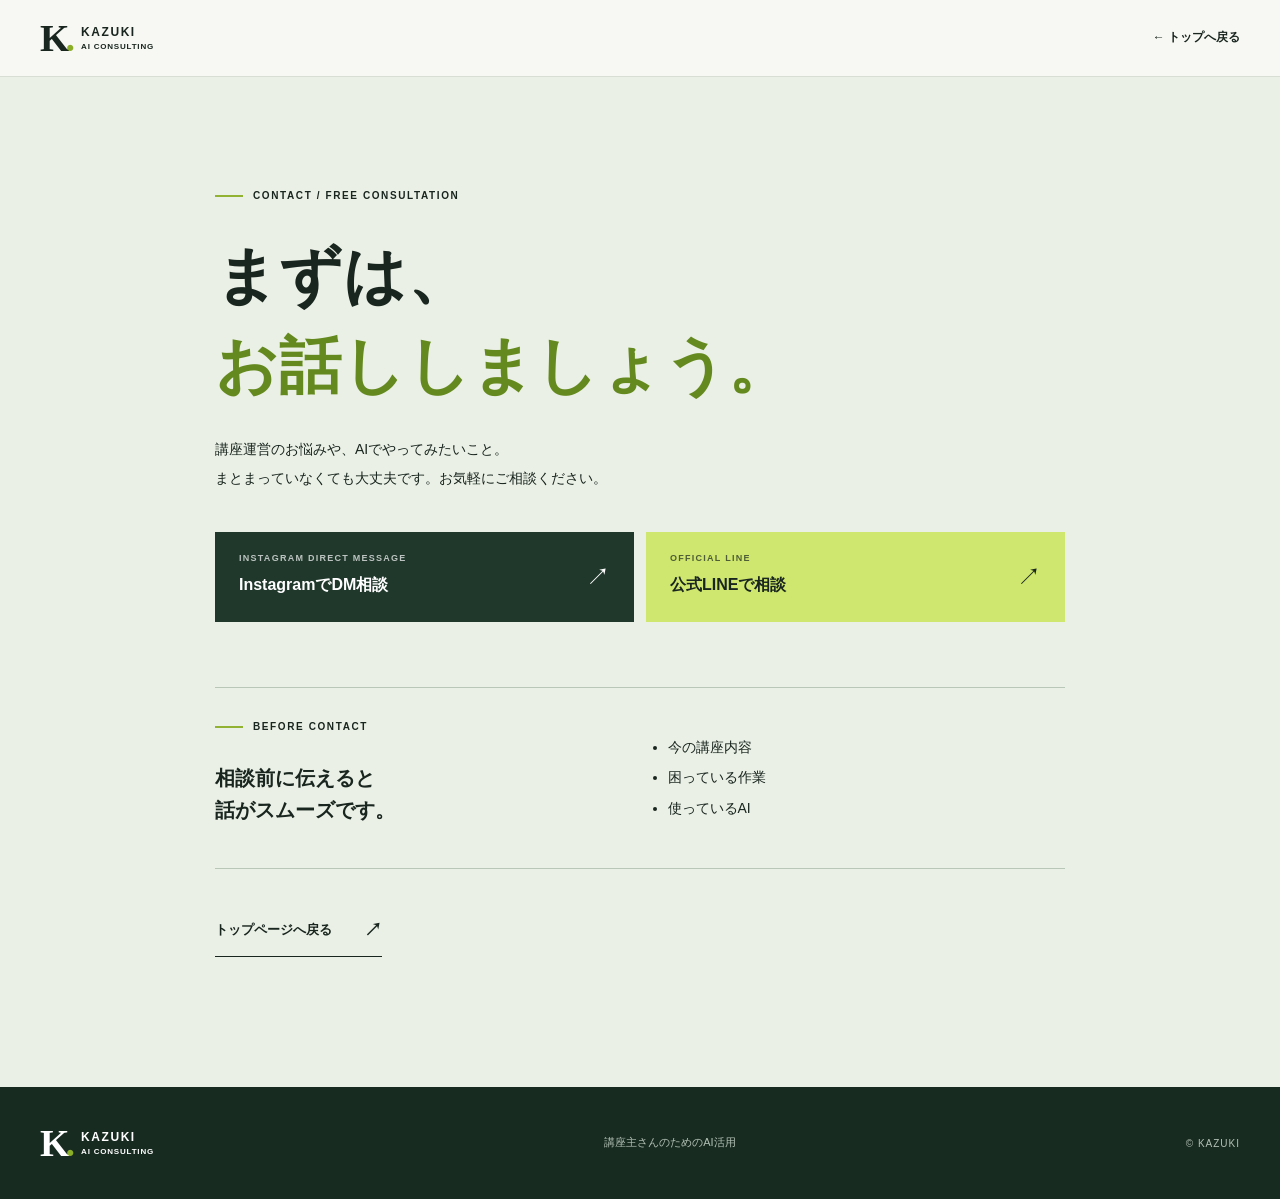
==== contact.html @ 168ce7c4 "AIコンサルティングHP 初回公開" ====
<!DOCTYPE html>
<html lang="ja">
<head>
  <meta charset="utf-8">
  <meta name="viewport" content="width=device-width, initial-scale=1">
  <title>無料相談｜AIコンサルティング・AI導入 - かずき</title>
  <meta name="description" content="講座主・講師のためのAIコンサルティング、AI導入についての無料相談はこちら。InstagramのDMまたは公式LINEからお気軽にご連絡ください。">
  <link rel="canonical" href="https://kazunet1030-debug.github.io/contact.html">
  <meta property="og:type" content="website">
  <meta property="og:title" content="無料相談｜AIコンサルティング・AI導入 - かずき">
  <meta property="og:description" content="講座運営のAI活用について、InstagramのDMまたは公式LINEからご相談いただけます。">
  <meta property="og:url" content="https://kazunet1030-debug.github.io/contact.html">
  <meta property="og:locale" content="ja_JP">
  <meta property="og:site_name" content="かずき｜講座主のためのAI活用">
  <link rel="stylesheet" href="style.css">
</head>
<body class="contact-page">
<header class="site-header"><div class="header-inner wrap"><a class="brand" href="index.html" aria-label="かずき トップページ"><span class="brand-mark">K<span>.</span></span><span class="brand-copy">KAZUKI <small>AI CONSULTING</small></span></a><a class="back-top" href="index.html">← トップへ戻る</a></div></header>
<main><section class="contact-main"><div class="wrap contact-wrap"><p class="eyebrow"><span></span> CONTACT / FREE CONSULTATION</p><h1>まずは、<br><em>お話ししましょう。</em></h1><p class="contact-intro">講座運営のお悩みや、AIでやってみたいこと。<br>まとまっていなくても大丈夫です。お気軽にご相談ください。</p><div class="contact-options"><a class="contact-button instagram" href="https://ig.me/m/kazuki_aiskillns"><span><small>INSTAGRAM DIRECT MESSAGE</small>InstagramでDM相談</span><b aria-hidden="true">↗</b></a><a class="contact-button line" href="https://line.me/ti/p/%40538hqtrh"><span><small>OFFICIAL LINE</small>公式LINEで相談</span><b aria-hidden="true">↗</b></a></div><div class="contact-note"><div><p class="eyebrow"><span></span> BEFORE CONTACT</p><h2>相談前に伝えると<br>話がスムーズです。</h2></div><ul><li>今の講座内容</li><li>困っている作業</li><li>使っているAI</li></ul></div><a class="text-link contact-return" href="index.html">トップページへ戻る <span>↗</span></a></div></section></main>
<footer><div class="wrap footer-inner"><a class="brand footer-brand" href="index.html"><span class="brand-mark">K<span>.</span></span><span class="brand-copy">KAZUKI <small>AI CONSULTING</small></span></a><p>講座主さんのためのAI活用</p><small>© KAZUKI</small></div></footer>
</body>
</html>
---- style.css ----
:root{--ink:#19251f;--muted:#68736a;--paper:#f7f8f3;--green:#d4ee67;--line:#d9ded5;--dark:#20382c}*{box-sizing:border-box}html{scroll-behavior:smooth}body{margin:0;color:var(--ink);background:var(--paper);font-family:-apple-system,BlinkMacSystemFont,"Hiragino Kaku Gothic ProN","Hiragino Sans",Meiryo,sans-serif;line-height:1.8}a{color:inherit;text-decoration:none}a:focus-visible{outline:3px solid #618c00;outline-offset:4px}.wrap{width:min(100% - 40px,1200px);margin:auto}.site-header{background:var(--paper);border-bottom:1px solid var(--line)}.header-inner{height:76px;display:flex;align-items:center;justify-content:space-between;gap:20px}.brand{display:inline-flex;align-items:center;gap:10px;line-height:1}.brand-mark{font-family:Georgia,serif;font-size:38px;font-weight:bold;letter-spacing:-4px}.brand-mark span{color:#8bae28}.brand-copy{font-size:12px;letter-spacing:.13em;font-weight:800}.brand-copy small{display:block;font-size:8px;letter-spacing:.1em;margin-top:5px}.site-header nav{display:none;gap:32px;font-size:12px;font-weight:700}.header-cta{background:var(--dark);color:white;padding:12px 15px;font-size:12px;font-weight:700}.header-cta span{margin-left:12px}.hero{background:#eaf0e5;overflow:hidden}.hero-grid{display:grid}.hero-copy{padding:75px 0 52px}.eyebrow{display:flex;align-items:center;gap:10px;margin:0 0 26px;font-family:Arial,sans-serif;font-size:10px;font-weight:700;letter-spacing:.16em}.eyebrow span{width:28px;height:2px;background:#91b232}.hero-label{font-size:12px;font-weight:700;letter-spacing:.08em;margin:0 0 18px}.hero h1,.contact-main h1{font-size:clamp(34px,7vw,66px);letter-spacing:.02em;line-height:1.45;margin:0;font-weight:700}.hero h1 em,.contact-main h1 em{font-style:normal;color:#64891e}.hero-text,.contact-intro{font-size:14px;line-height:2.1;margin:24px 0 30px}.button{display:inline-flex;align-items:center;justify-content:space-between;gap:45px;min-height:58px;padding:16px 22px;font-size:13px;font-weight:700}.button-dark{background:var(--dark);color:white}.button span,.text-link span{font-size:18px}.hero-art{height:300px;position:relative;background:#d5e1cf;overflow:hidden}.art-grid{position:absolute;inset:0;background-image:linear-gradient(#aabcaa55 1px,transparent 1px),linear-gradient(90deg,#aabcaa55 1px,transparent 1px);background-size:40px 40px}.art-orbit{position:absolute;border:1px solid #7e9b77;border-radius:50%;width:260px;height:260px;top:20px;left:50%;transform:translateX(-50%)}.orbit-two{width:200px;height:200px;top:50px;border-color:#a1b79a}.art-center{position:absolute;top:50%;left:50%;transform:translate(-50%,-50%);width:150px;height:150px;border-radius:50%;background:var(--dark);color:#fff;display:flex;flex-direction:column;justify-content:center;padding-left:29px;line-height:1}.art-center>span,.art-center small{font:700 8px Arial;letter-spacing:.15em}.art-center strong{font:700 29px/1 Arial;margin:8px 0}.art-center strong span{color:var(--green)}.art-note{position:absolute;bottom:18px;left:20px;font:700 9px/1.5 Arial;letter-spacing:.1em}.art-note span{display:block;color:#70876c;margin-top:7px}.art-cross{position:absolute;right:24px;top:20px;font-size:30px;color:#78945f}.hero-bottom{display:flex;justify-content:space-between;padding:17px 0;font:700 9px Arial;letter-spacing:.12em;color:#65746a}.hero-bottom i{font-style:normal;margin-left:10px}.section{padding:80px 0}.section-heading h2,.section-top h2,.final-cta h2{font-size:clamp(27px,4vw,42px);line-height:1.5;letter-spacing:.03em;margin:0}.heading-en{font:700 10px Arial;letter-spacing:.14em;color:#91a095;margin:20px 0 0}.split{display:grid;gap:35px}.intro-body h3{font-size:19px;margin:0 0 16px}.intro-body p,.profile-body p{font-size:14px;line-height:2.15;color:#4e5c52}.text-link{display:inline-flex;align-items:center;gap:32px;border-bottom:1px solid var(--ink);padding:10px 0;font-size:13px;font-weight:700;margin-top:15px}.text-link span{margin-left:auto}.problems{background:#e9eee6}.section-top{display:flex;flex-direction:column;gap:20px;margin-bottom:38px}.section-lead{font-size:14px;color:#59675d;margin:0}.problem-grid{display:grid;grid-template-columns:1fr 1fr;border-top:1px solid #c5cec3;border-left:1px solid #c5cec3}.problem-grid article{padding:25px 18px;border-right:1px solid #c5cec3;border-bottom:1px solid #c5cec3;min-height:190px}.number,.service-number,.price-grid article>span{font:700 11px Arial;color:#809374;letter-spacing:.1em}.problem-grid h3{font-size:16px;margin:30px 0 8px}.problem-grid p,.service-row p,.flow-grid p,.price-grid article>p:last-child{font-size:13px;color:#5d6a60;margin:0;line-height:1.9}.section-action{display:flex;align-items:flex-start;flex-direction:column;gap:2px;margin-top:35px}.section-action p{font-size:13px;margin:0}.service-list{border-top:1px solid var(--ink)}.service-row{display:grid;grid-template-columns:1fr auto;gap:16px;padding:30px 0;border-bottom:1px solid var(--line)}.service-number{grid-column:1/-1}.service-number span{font-size:9px;margin-left:8px}.service-row h3{font-size:20px;margin:0 0 12px}.service-row p{max-width:570px}.service-arrow{font-size:24px}.flow{background:var(--dark);color:white}.flow .section-lead,.flow .flow-grid p{color:#c3d0c5}.flow-grid{display:grid;gap:0}.flow-grid article{padding:24px 0;border-top:1px solid #6c8171}.flow-grid article>span{font:700 10px Arial;letter-spacing:.12em;color:var(--green)}.flow-grid h3{font-size:19px;margin:20px 0 10px}.flow .text-link{border-color:white}.price-grid{display:grid;gap:12px}.price-grid article{background:#edf1e9;padding:28px;min-height:235px}.price-grid h3{font-size:17px;line-height:1.6;margin:25px 0}.price-grid .price{font-size:21px;font-weight:700;margin:0 0 5px}.faq{background:#fff}.faq-list article{border-top:1px solid var(--line);padding:20px 0}.faq-list article:last-of-type{border-bottom:1px solid var(--line)}.faq-list h3,.faq-list p{display:flex;gap:15px;font-size:14px;margin:0;line-height:1.9}.faq-list h3 span,.faq-list p span{font:700 15px Arial;color:#7c9d38;flex:none;padding-top:5px}.faq-list p{margin-top:12px;color:#5d6a60}.profile{background:#edf1e9}.profile-body{display:grid;gap:25px}.profile-monogram{height:190px;background:#cbdcc4;display:grid;place-content:center;font:700 100px Georgia;color:var(--dark);letter-spacing:-12px}.profile-monogram span{color:#8aac36}.profile-role{font-size:12px!important;font-weight:700}.profile-body h3{font-size:28px;margin:5px 0}.profile-body h3 small{font:700 10px Arial;letter-spacing:.15em;margin-left:12px;color:#7b8c7d}.profile-social a{text-decoration:underline;text-underline-offset:4px}.final-cta{background:#cfe76e;padding:75px 0}.final-inner{display:flex;flex-direction:column;align-items:flex-start;gap:28px}.final-cta p:not(.eyebrow){font-size:14px}.button-light{background:var(--dark);color:#fff}footer{background:#182b21;color:#fff;padding:35px 0}.footer-inner{display:flex;flex-wrap:wrap;align-items:center;justify-content:space-between;gap:20px}.footer-inner p{font-size:11px;color:#b3c1b5}.footer-inner>small{font:10px Arial;letter-spacing:.1em;color:#b3c1b5}.back-top{font-size:12px;font-weight:700}.contact-main{background:#eaf0e5;padding:75px 0 90px}.contact-wrap{max-width:850px}.contact-main h1{font-size:clamp(36px,6vw,62px)}.contact-options{display:grid;gap:12px;margin:38px 0 65px}.contact-button{display:flex;align-items:center;justify-content:space-between;min-height:90px;padding:20px 24px;background:var(--dark);color:#fff;font-size:16px;font-weight:700}.contact-button.line{background:#cfe76e;color:var(--ink)}.contact-button small{display:block;font:700 9px Arial;letter-spacing:.14em;opacity:.7;margin-bottom:8px}.contact-button b{font-size:24px;font-weight:400}.contact-note{border-top:1px solid #b8c7b7;border-bottom:1px solid #b8c7b7;padding:30px 0;display:grid;gap:15px}.contact-note h2{font-size:20px;line-height:1.6;margin:0}.contact-note ul{padding-left:20px;font-size:14px;line-height:2.2}.contact-return{margin-top:35px}@media(min-width:700px){.wrap{width:min(100% - 80px,1200px)}.site-header nav{display:flex}.hero-grid{grid-template-columns:1fr 47%;align-items:stretch}.hero-copy{padding:125px 25px 125px 0}.hero-art{height:auto;min-height:540px}.art-orbit{width:390px;height:390px;top:50%;transform:translate(-50%,-50%)}.orbit-two{width:300px;height:300px}.art-center{width:210px;height:210px;padding-left:42px}.art-center strong{font-size:40px}.section{padding:120px 0}.split{grid-template-columns:1fr 1.25fr;gap:70px}.section-top{flex-direction:row;justify-content:space-between;align-items:end;margin-bottom:55px}.problem-grid{grid-template-columns:repeat(4,1fr)}.problem-grid article{padding:30px;min-height:220px}.section-action{flex-direction:row;justify-content:space-between;align-items:center}.service-row{grid-template-columns:1fr 2fr auto;gap:30px;padding:40px 0}.service-number{grid-column:auto}.flow-grid{grid-template-columns:repeat(4,1fr);gap:25px}.price-grid{grid-template-columns:repeat(3,1fr)}.profile-body{grid-template-columns:190px 1fr}.final-inner{flex-direction:row;justify-content:space-between;align-items:end}.contact-options{grid-template-columns:1fr 1fr}.contact-note{grid-template-columns:1fr 1fr}.contact-main{padding:110px 0 130px}}
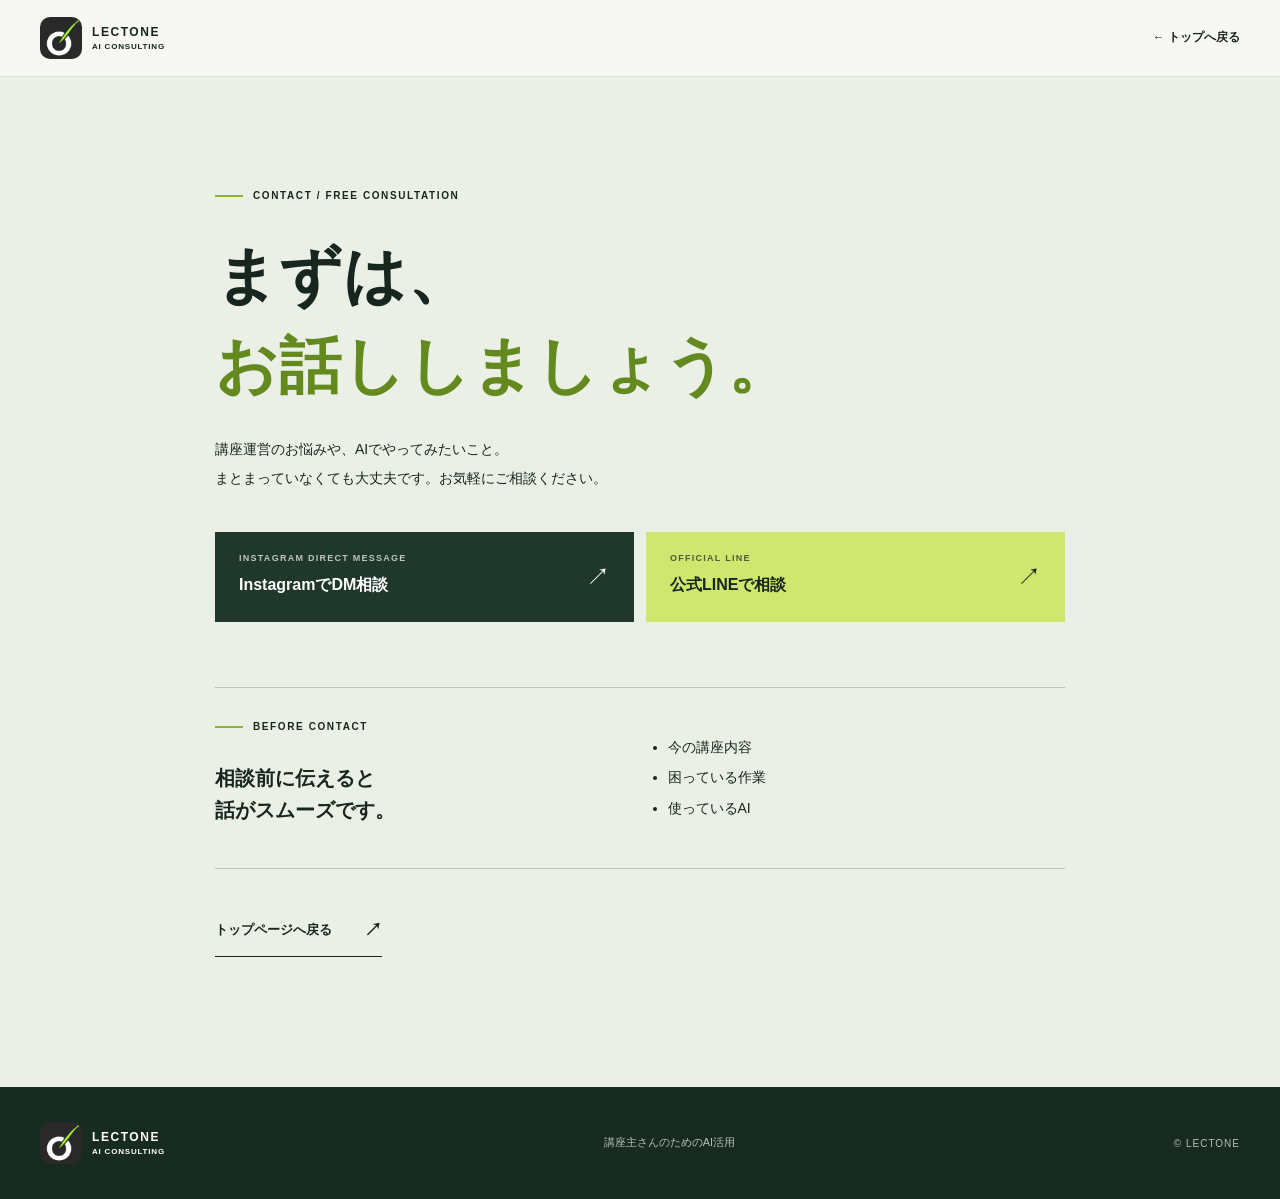
==== commit a0b4e610: "Apply LECTONE brand name and logo" ====
--- a/contact.html
+++ b/contact.html
@@ -3,11 +3,11 @@
 <head>
   <meta charset="utf-8">
   <meta name="viewport" content="width=device-width, initial-scale=1">
-  <title>無料相談｜AIコンサルティング・AI導入 - かずき</title>
+  <title>無料相談｜AIコンサルティング・AI導入 - LECTONE</title>
   <meta name="description" content="講座主・講師のためのAIコンサルティング、AI導入についての無料相談はこちら。InstagramのDMまたは公式LINEからお気軽にご連絡ください。">
   <link rel="canonical" href="https://kazunet1030-debug.github.io/contact.html">
   <meta property="og:type" content="website">
-  <meta property="og:title" content="無料相談｜AIコンサルティング・AI導入 - かずき">
+  <meta property="og:title" content="無料相談｜AIコンサルティング・AI導入 - LECTONE"><link rel="icon" type="image/svg+xml" href="lectone-icon.svg">
   <meta property="og:description" content="講座運営のAI活用について、InstagramのDMまたは公式LINEからご相談いただけます。">
   <meta property="og:url" content="https://kazunet1030-debug.github.io/contact.html">
   <meta property="og:locale" content="ja_JP">
@@ -15,8 +15,8 @@
   <link rel="stylesheet" href="style.css">
 </head>
 <body class="contact-page">
-<header class="site-header"><div class="header-inner wrap"><a class="brand" href="index.html" aria-label="かずき トップページ"><span class="brand-mark">K<span>.</span></span><span class="brand-copy">KAZUKI <small>AI CONSULTING</small></span></a><a class="back-top" href="index.html">← トップへ戻る</a></div></header>
+<header class="site-header"><div class="header-inner wrap"><a class="brand" href="index.html" aria-label="LECTONE トップページ"><img class="brand-mark-img" src="lectone-icon.svg" alt="LECTONE"><span class="brand-copy">LECTONE <small>AI CONSULTING</small></span></a><a class="back-top" href="index.html">← トップへ戻る</a></div></header>
 <main><section class="contact-main"><div class="wrap contact-wrap"><p class="eyebrow"><span></span> CONTACT / FREE CONSULTATION</p><h1>まずは、<br><em>お話ししましょう。</em></h1><p class="contact-intro">講座運営のお悩みや、AIでやってみたいこと。<br>まとまっていなくても大丈夫です。お気軽にご相談ください。</p><div class="contact-options"><a class="contact-button instagram" href="https://ig.me/m/kazuki_aiskillns"><span><small>INSTAGRAM DIRECT MESSAGE</small>InstagramでDM相談</span><b aria-hidden="true">↗</b></a><a class="contact-button line" href="https://line.me/ti/p/%40538hqtrh"><span><small>OFFICIAL LINE</small>公式LINEで相談</span><b aria-hidden="true">↗</b></a></div><div class="contact-note"><div><p class="eyebrow"><span></span> BEFORE CONTACT</p><h2>相談前に伝えると<br>話がスムーズです。</h2></div><ul><li>今の講座内容</li><li>困っている作業</li><li>使っているAI</li></ul></div><a class="text-link contact-return" href="index.html">トップページへ戻る <span>↗</span></a></div></section></main>
-<footer><div class="wrap footer-inner"><a class="brand footer-brand" href="index.html"><span class="brand-mark">K<span>.</span></span><span class="brand-copy">KAZUKI <small>AI CONSULTING</small></span></a><p>講座主さんのためのAI活用</p><small>© KAZUKI</small></div></footer>
+<footer><div class="wrap footer-inner"><a class="brand footer-brand" href="index.html"><img class="brand-mark-img" src="lectone-icon.svg" alt="LECTONE"><span class="brand-copy">LECTONE <small>AI CONSULTING</small></span></a><p>講座主さんのためのAI活用</p><small>© LECTONE</small></div></footer>
 </body>
 </html>
--- a/style.css
+++ b/style.css
@@ -1 +1,3 @@
 :root{--ink:#19251f;--muted:#68736a;--paper:#f7f8f3;--green:#d4ee67;--line:#d9ded5;--dark:#20382c}*{box-sizing:border-box}html{scroll-behavior:smooth}body{margin:0;color:var(--ink);background:var(--paper);font-family:-apple-system,BlinkMacSystemFont,"Hiragino Kaku Gothic ProN","Hiragino Sans",Meiryo,sans-serif;line-height:1.8}a{color:inherit;text-decoration:none}a:focus-visible{outline:3px solid #618c00;outline-offset:4px}.wrap{width:min(100% - 40px,1200px);margin:auto}.site-header{background:var(--paper);border-bottom:1px solid var(--line)}.header-inner{height:76px;display:flex;align-items:center;justify-content:space-between;gap:20px}.brand{display:inline-flex;align-items:center;gap:10px;line-height:1}.brand-mark{font-family:Georgia,serif;font-size:38px;font-weight:bold;letter-spacing:-4px}.brand-mark span{color:#8bae28}.brand-copy{font-size:12px;letter-spacing:.13em;font-weight:800}.brand-copy small{display:block;font-size:8px;letter-spacing:.1em;margin-top:5px}.site-header nav{display:none;gap:32px;font-size:12px;font-weight:700}.header-cta{background:var(--dark);color:white;padding:12px 15px;font-size:12px;font-weight:700}.header-cta span{margin-left:12px}.hero{background:#eaf0e5;overflow:hidden}.hero-grid{display:grid}.hero-copy{padding:75px 0 52px}.eyebrow{display:flex;align-items:center;gap:10px;margin:0 0 26px;font-family:Arial,sans-serif;font-size:10px;font-weight:700;letter-spacing:.16em}.eyebrow span{width:28px;height:2px;background:#91b232}.hero-label{font-size:12px;font-weight:700;letter-spacing:.08em;margin:0 0 18px}.hero h1,.contact-main h1{font-size:clamp(34px,7vw,66px);letter-spacing:.02em;line-height:1.45;margin:0;font-weight:700}.hero h1 em,.contact-main h1 em{font-style:normal;color:#64891e}.hero-text,.contact-intro{font-size:14px;line-height:2.1;margin:24px 0 30px}.button{display:inline-flex;align-items:center;justify-content:space-between;gap:45px;min-height:58px;padding:16px 22px;font-size:13px;font-weight:700}.button-dark{background:var(--dark);color:white}.button span,.text-link span{font-size:18px}.hero-art{height:300px;position:relative;background:#d5e1cf;overflow:hidden}.art-grid{position:absolute;inset:0;background-image:linear-gradient(#aabcaa55 1px,transparent 1px),linear-gradient(90deg,#aabcaa55 1px,transparent 1px);background-size:40px 40px}.art-orbit{position:absolute;border:1px solid #7e9b77;border-radius:50%;width:260px;height:260px;top:20px;left:50%;transform:translateX(-50%)}.orbit-two{width:200px;height:200px;top:50px;border-color:#a1b79a}.art-center{position:absolute;top:50%;left:50%;transform:translate(-50%,-50%);width:150px;height:150px;border-radius:50%;background:var(--dark);color:#fff;display:flex;flex-direction:column;justify-content:center;padding-left:29px;line-height:1}.art-center>span,.art-center small{font:700 8px Arial;letter-spacing:.15em}.art-center strong{font:700 29px/1 Arial;margin:8px 0}.art-center strong span{color:var(--green)}.art-note{position:absolute;bottom:18px;left:20px;font:700 9px/1.5 Arial;letter-spacing:.1em}.art-note span{display:block;color:#70876c;margin-top:7px}.art-cross{position:absolute;right:24px;top:20px;font-size:30px;color:#78945f}.hero-bottom{display:flex;justify-content:space-between;padding:17px 0;font:700 9px Arial;letter-spacing:.12em;color:#65746a}.hero-bottom i{font-style:normal;margin-left:10px}.section{padding:80px 0}.section-heading h2,.section-top h2,.final-cta h2{font-size:clamp(27px,4vw,42px);line-height:1.5;letter-spacing:.03em;margin:0}.heading-en{font:700 10px Arial;letter-spacing:.14em;color:#91a095;margin:20px 0 0}.split{display:grid;gap:35px}.intro-body h3{font-size:19px;margin:0 0 16px}.intro-body p,.profile-body p{font-size:14px;line-height:2.15;color:#4e5c52}.text-link{display:inline-flex;align-items:center;gap:32px;border-bottom:1px solid var(--ink);padding:10px 0;font-size:13px;font-weight:700;margin-top:15px}.text-link span{margin-left:auto}.problems{background:#e9eee6}.section-top{display:flex;flex-direction:column;gap:20px;margin-bottom:38px}.section-lead{font-size:14px;color:#59675d;margin:0}.problem-grid{display:grid;grid-template-columns:1fr 1fr;border-top:1px solid #c5cec3;border-left:1px solid #c5cec3}.problem-grid article{padding:25px 18px;border-right:1px solid #c5cec3;border-bottom:1px solid #c5cec3;min-height:190px}.number,.service-number,.price-grid article>span{font:700 11px Arial;color:#809374;letter-spacing:.1em}.problem-grid h3{font-size:16px;margin:30px 0 8px}.problem-grid p,.service-row p,.flow-grid p,.price-grid article>p:last-child{font-size:13px;color:#5d6a60;margin:0;line-height:1.9}.section-action{display:flex;align-items:flex-start;flex-direction:column;gap:2px;margin-top:35px}.section-action p{font-size:13px;margin:0}.service-list{border-top:1px solid var(--ink)}.service-row{display:grid;grid-template-columns:1fr auto;gap:16px;padding:30px 0;border-bottom:1px solid var(--line)}.service-number{grid-column:1/-1}.service-number span{font-size:9px;margin-left:8px}.service-row h3{font-size:20px;margin:0 0 12px}.service-row p{max-width:570px}.service-arrow{font-size:24px}.flow{background:var(--dark);color:white}.flow .section-lead,.flow .flow-grid p{color:#c3d0c5}.flow-grid{display:grid;gap:0}.flow-grid article{padding:24px 0;border-top:1px solid #6c8171}.flow-grid article>span{font:700 10px Arial;letter-spacing:.12em;color:var(--green)}.flow-grid h3{font-size:19px;margin:20px 0 10px}.flow .text-link{border-color:white}.price-grid{display:grid;gap:12px}.price-grid article{background:#edf1e9;padding:28px;min-height:235px}.price-grid h3{font-size:17px;line-height:1.6;margin:25px 0}.price-grid .price{font-size:21px;font-weight:700;margin:0 0 5px}.faq{background:#fff}.faq-list article{border-top:1px solid var(--line);padding:20px 0}.faq-list article:last-of-type{border-bottom:1px solid var(--line)}.faq-list h3,.faq-list p{display:flex;gap:15px;font-size:14px;margin:0;line-height:1.9}.faq-list h3 span,.faq-list p span{font:700 15px Arial;color:#7c9d38;flex:none;padding-top:5px}.faq-list p{margin-top:12px;color:#5d6a60}.profile{background:#edf1e9}.profile-body{display:grid;gap:25px}.profile-monogram{height:190px;background:#cbdcc4;display:grid;place-content:center;font:700 100px Georgia;color:var(--dark);letter-spacing:-12px}.profile-monogram span{color:#8aac36}.profile-role{font-size:12px!important;font-weight:700}.profile-body h3{font-size:28px;margin:5px 0}.profile-body h3 small{font:700 10px Arial;letter-spacing:.15em;margin-left:12px;color:#7b8c7d}.profile-social a{text-decoration:underline;text-underline-offset:4px}.final-cta{background:#cfe76e;padding:75px 0}.final-inner{display:flex;flex-direction:column;align-items:flex-start;gap:28px}.final-cta p:not(.eyebrow){font-size:14px}.button-light{background:var(--dark);color:#fff}footer{background:#182b21;color:#fff;padding:35px 0}.footer-inner{display:flex;flex-wrap:wrap;align-items:center;justify-content:space-between;gap:20px}.footer-inner p{font-size:11px;color:#b3c1b5}.footer-inner>small{font:10px Arial;letter-spacing:.1em;color:#b3c1b5}.back-top{font-size:12px;font-weight:700}.contact-main{background:#eaf0e5;padding:75px 0 90px}.contact-wrap{max-width:850px}.contact-main h1{font-size:clamp(36px,6vw,62px)}.contact-options{display:grid;gap:12px;margin:38px 0 65px}.contact-button{display:flex;align-items:center;justify-content:space-between;min-height:90px;padding:20px 24px;background:var(--dark);color:#fff;font-size:16px;font-weight:700}.contact-button.line{background:#cfe76e;color:var(--ink)}.contact-button small{display:block;font:700 9px Arial;letter-spacing:.14em;opacity:.7;margin-bottom:8px}.contact-button b{font-size:24px;font-weight:400}.contact-note{border-top:1px solid #b8c7b7;border-bottom:1px solid #b8c7b7;padding:30px 0;display:grid;gap:15px}.contact-note h2{font-size:20px;line-height:1.6;margin:0}.contact-note ul{padding-left:20px;font-size:14px;line-height:2.2}.contact-return{margin-top:35px}@media(min-width:700px){.wrap{width:min(100% - 80px,1200px)}.site-header nav{display:flex}.hero-grid{grid-template-columns:1fr 47%;align-items:stretch}.hero-copy{padding:125px 25px 125px 0}.hero-art{height:auto;min-height:540px}.art-orbit{width:390px;height:390px;top:50%;transform:translate(-50%,-50%)}.orbit-two{width:300px;height:300px}.art-center{width:210px;height:210px;padding-left:42px}.art-center strong{font-size:40px}.section{padding:120px 0}.split{grid-template-columns:1fr 1.25fr;gap:70px}.section-top{flex-direction:row;justify-content:space-between;align-items:end;margin-bottom:55px}.problem-grid{grid-template-columns:repeat(4,1fr)}.problem-grid article{padding:30px;min-height:220px}.section-action{flex-direction:row;justify-content:space-between;align-items:center}.service-row{grid-template-columns:1fr 2fr auto;gap:30px;padding:40px 0}.service-number{grid-column:auto}.flow-grid{grid-template-columns:repeat(4,1fr);gap:25px}.price-grid{grid-template-columns:repeat(3,1fr)}.profile-body{grid-template-columns:190px 1fr}.final-inner{flex-direction:row;justify-content:space-between;align-items:end}.contact-options{grid-template-columns:1fr 1fr}.contact-note{grid-template-columns:1fr 1fr}.contact-main{padding:110px 0 130px}}
+
+.brand-mark-img{width:42px;height:42px;border-radius:10px;display:block;object-fit:cover}
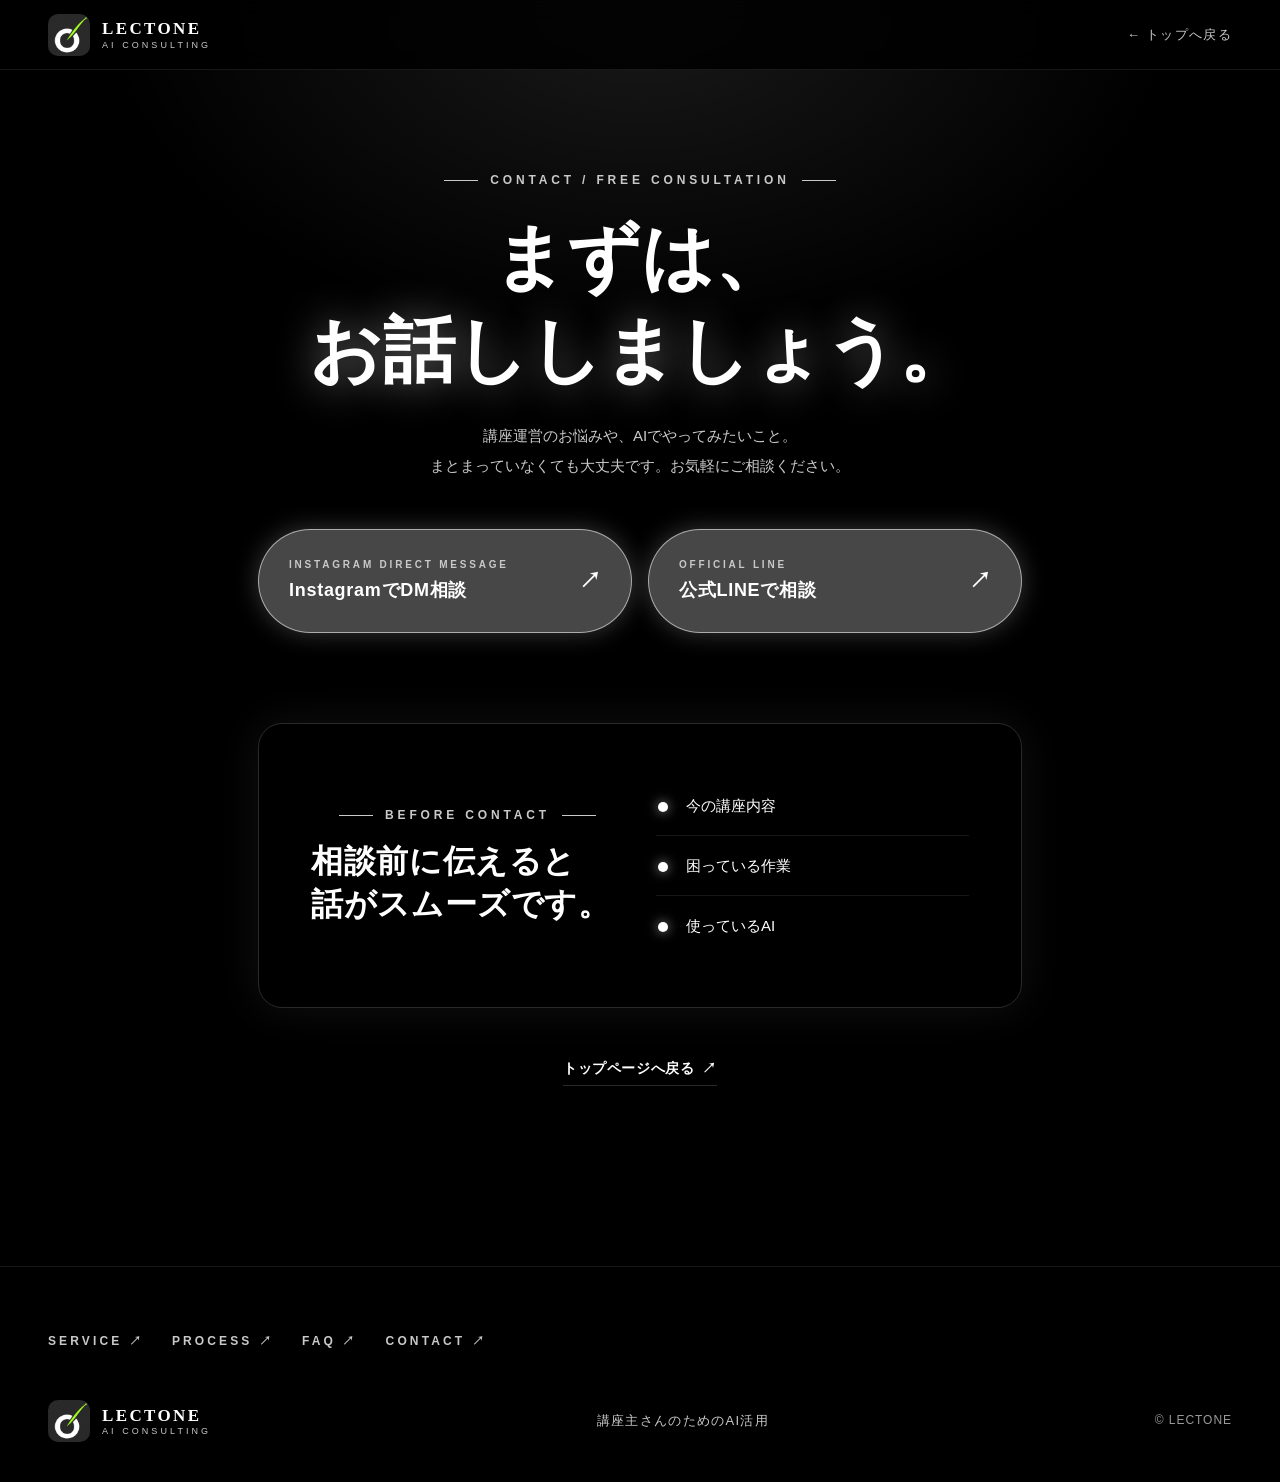
==== commit cf14665b: "Publish MDS-style redesign v2 with LECTONE branding" ====
--- a/contact.html
+++ b/contact.html
@@ -15,8 +15,51 @@
   <link rel="stylesheet" href="style.css">
 </head>
 <body class="contact-page">
-<header class="site-header"><div class="header-inner wrap"><a class="brand" href="index.html" aria-label="LECTONE トップページ"><img class="brand-mark-img" src="lectone-icon.svg" alt="LECTONE"><span class="brand-copy">LECTONE <small>AI CONSULTING</small></span></a><a class="back-top" href="index.html">← トップへ戻る</a></div></header>
-<main><section class="contact-main"><div class="wrap contact-wrap"><p class="eyebrow"><span></span> CONTACT / FREE CONSULTATION</p><h1>まずは、<br><em>お話ししましょう。</em></h1><p class="contact-intro">講座運営のお悩みや、AIでやってみたいこと。<br>まとまっていなくても大丈夫です。お気軽にご相談ください。</p><div class="contact-options"><a class="contact-button instagram" href="https://ig.me/m/kazuki_aiskillns"><span><small>INSTAGRAM DIRECT MESSAGE</small>InstagramでDM相談</span><b aria-hidden="true">↗</b></a><a class="contact-button line" href="https://line.me/ti/p/%40538hqtrh"><span><small>OFFICIAL LINE</small>公式LINEで相談</span><b aria-hidden="true">↗</b></a></div><div class="contact-note"><div><p class="eyebrow"><span></span> BEFORE CONTACT</p><h2>相談前に伝えると<br>話がスムーズです。</h2></div><ul><li>今の講座内容</li><li>困っている作業</li><li>使っているAI</li></ul></div><a class="text-link contact-return" href="index.html">トップページへ戻る <span>↗</span></a></div></section></main>
-<footer><div class="wrap footer-inner"><a class="brand footer-brand" href="index.html"><img class="brand-mark-img" src="lectone-icon.svg" alt="LECTONE"><span class="brand-copy">LECTONE <small>AI CONSULTING</small></span></a><p>講座主さんのためのAI活用</p><small>© LECTONE</small></div></footer>
+<header class="site-header scrolled">
+  <div class="header-inner">
+    <a class="brand" href="index.html" aria-label="LECTONE トップページ"><img class="brand-mark-img" src="lectone-icon.svg" alt="LECTONE"><span class="brand-copy">LECTONE <small>AI CONSULTING</small></span></a>
+    <a class="back-top" href="index.html">← トップへ戻る</a>
+  </div>
+</header>
+<main>
+  <section class="contact-main">
+    <div class="wrap contact-wrap">
+      <p class="eyebrow">CONTACT / FREE CONSULTATION</p>
+      <h1>まずは、<br><em>お話ししましょう。</em></h1>
+      <p class="contact-intro">講座運営のお悩みや、AIでやってみたいこと。<br>まとまっていなくても大丈夫です。お気軽にご相談ください。</p>
+      <div class="contact-options">
+        <a class="contact-button instagram" href="https://ig.me/m/kazuki_aiskillns"><span><small>INSTAGRAM DIRECT MESSAGE</small>InstagramでDM相談</span><b aria-hidden="true">↗</b></a>
+        <a class="contact-button line" href="https://line.me/ti/p/%40538hqtrh"><span><small>OFFICIAL LINE</small>公式LINEで相談</span><b aria-hidden="true">↗</b></a>
+      </div>
+      <div class="contact-note">
+        <div>
+          <p class="eyebrow">BEFORE CONTACT</p>
+          <h2>相談前に伝えると<br>話がスムーズです。</h2>
+        </div>
+        <ul>
+          <li>今の講座内容</li>
+          <li>困っている作業</li>
+          <li>使っているAI</li>
+        </ul>
+      </div>
+      <a class="text-link contact-return" href="index.html">トップページへ戻る <span>↗</span></a>
+    </div>
+  </section>
+</main>
+<footer>
+  <div class="wrap">
+    <nav class="footer-nav" aria-label="フッターナビゲーション">
+      <a href="index.html#services">SERVICE <span>↗</span></a>
+      <a href="index.html#flow">PROCESS <span>↗</span></a>
+      <a href="index.html#faq">FAQ <span>↗</span></a>
+      <a href="contact.html">CONTACT <span>↗</span></a>
+    </nav>
+    <div class="footer-inner">
+      <a class="brand footer-brand" href="index.html"><img class="brand-mark-img" src="lectone-icon.svg" alt="LECTONE"><span class="brand-copy">LECTONE <small>AI CONSULTING</small></span></a>
+      <p>講座主さんのためのAI活用</p>
+      <small>© LECTONE</small>
+    </div>
+  </div>
+</footer>
 </body>
 </html>
--- a/style.css
+++ b/style.css
@@ -1,3 +1,360 @@
-:root{--ink:#19251f;--muted:#68736a;--paper:#f7f8f3;--green:#d4ee67;--line:#d9ded5;--dark:#20382c}*{box-sizing:border-box}html{scroll-behavior:smooth}body{margin:0;color:var(--ink);background:var(--paper);font-family:-apple-system,BlinkMacSystemFont,"Hiragino Kaku Gothic ProN","Hiragino Sans",Meiryo,sans-serif;line-height:1.8}a{color:inherit;text-decoration:none}a:focus-visible{outline:3px solid #618c00;outline-offset:4px}.wrap{width:min(100% - 40px,1200px);margin:auto}.site-header{background:var(--paper);border-bottom:1px solid var(--line)}.header-inner{height:76px;display:flex;align-items:center;justify-content:space-between;gap:20px}.brand{display:inline-flex;align-items:center;gap:10px;line-height:1}.brand-mark{font-family:Georgia,serif;font-size:38px;font-weight:bold;letter-spacing:-4px}.brand-mark span{color:#8bae28}.brand-copy{font-size:12px;letter-spacing:.13em;font-weight:800}.brand-copy small{display:block;font-size:8px;letter-spacing:.1em;margin-top:5px}.site-header nav{display:none;gap:32px;font-size:12px;font-weight:700}.header-cta{background:var(--dark);color:white;padding:12px 15px;font-size:12px;font-weight:700}.header-cta span{margin-left:12px}.hero{background:#eaf0e5;overflow:hidden}.hero-grid{display:grid}.hero-copy{padding:75px 0 52px}.eyebrow{display:flex;align-items:center;gap:10px;margin:0 0 26px;font-family:Arial,sans-serif;font-size:10px;font-weight:700;letter-spacing:.16em}.eyebrow span{width:28px;height:2px;background:#91b232}.hero-label{font-size:12px;font-weight:700;letter-spacing:.08em;margin:0 0 18px}.hero h1,.contact-main h1{font-size:clamp(34px,7vw,66px);letter-spacing:.02em;line-height:1.45;margin:0;font-weight:700}.hero h1 em,.contact-main h1 em{font-style:normal;color:#64891e}.hero-text,.contact-intro{font-size:14px;line-height:2.1;margin:24px 0 30px}.button{display:inline-flex;align-items:center;justify-content:space-between;gap:45px;min-height:58px;padding:16px 22px;font-size:13px;font-weight:700}.button-dark{background:var(--dark);color:white}.button span,.text-link span{font-size:18px}.hero-art{height:300px;position:relative;background:#d5e1cf;overflow:hidden}.art-grid{position:absolute;inset:0;background-image:linear-gradient(#aabcaa55 1px,transparent 1px),linear-gradient(90deg,#aabcaa55 1px,transparent 1px);background-size:40px 40px}.art-orbit{position:absolute;border:1px solid #7e9b77;border-radius:50%;width:260px;height:260px;top:20px;left:50%;transform:translateX(-50%)}.orbit-two{width:200px;height:200px;top:50px;border-color:#a1b79a}.art-center{position:absolute;top:50%;left:50%;transform:translate(-50%,-50%);width:150px;height:150px;border-radius:50%;background:var(--dark);color:#fff;display:flex;flex-direction:column;justify-content:center;padding-left:29px;line-height:1}.art-center>span,.art-center small{font:700 8px Arial;letter-spacing:.15em}.art-center strong{font:700 29px/1 Arial;margin:8px 0}.art-center strong span{color:var(--green)}.art-note{position:absolute;bottom:18px;left:20px;font:700 9px/1.5 Arial;letter-spacing:.1em}.art-note span{display:block;color:#70876c;margin-top:7px}.art-cross{position:absolute;right:24px;top:20px;font-size:30px;color:#78945f}.hero-bottom{display:flex;justify-content:space-between;padding:17px 0;font:700 9px Arial;letter-spacing:.12em;color:#65746a}.hero-bottom i{font-style:normal;margin-left:10px}.section{padding:80px 0}.section-heading h2,.section-top h2,.final-cta h2{font-size:clamp(27px,4vw,42px);line-height:1.5;letter-spacing:.03em;margin:0}.heading-en{font:700 10px Arial;letter-spacing:.14em;color:#91a095;margin:20px 0 0}.split{display:grid;gap:35px}.intro-body h3{font-size:19px;margin:0 0 16px}.intro-body p,.profile-body p{font-size:14px;line-height:2.15;color:#4e5c52}.text-link{display:inline-flex;align-items:center;gap:32px;border-bottom:1px solid var(--ink);padding:10px 0;font-size:13px;font-weight:700;margin-top:15px}.text-link span{margin-left:auto}.problems{background:#e9eee6}.section-top{display:flex;flex-direction:column;gap:20px;margin-bottom:38px}.section-lead{font-size:14px;color:#59675d;margin:0}.problem-grid{display:grid;grid-template-columns:1fr 1fr;border-top:1px solid #c5cec3;border-left:1px solid #c5cec3}.problem-grid article{padding:25px 18px;border-right:1px solid #c5cec3;border-bottom:1px solid #c5cec3;min-height:190px}.number,.service-number,.price-grid article>span{font:700 11px Arial;color:#809374;letter-spacing:.1em}.problem-grid h3{font-size:16px;margin:30px 0 8px}.problem-grid p,.service-row p,.flow-grid p,.price-grid article>p:last-child{font-size:13px;color:#5d6a60;margin:0;line-height:1.9}.section-action{display:flex;align-items:flex-start;flex-direction:column;gap:2px;margin-top:35px}.section-action p{font-size:13px;margin:0}.service-list{border-top:1px solid var(--ink)}.service-row{display:grid;grid-template-columns:1fr auto;gap:16px;padding:30px 0;border-bottom:1px solid var(--line)}.service-number{grid-column:1/-1}.service-number span{font-size:9px;margin-left:8px}.service-row h3{font-size:20px;margin:0 0 12px}.service-row p{max-width:570px}.service-arrow{font-size:24px}.flow{background:var(--dark);color:white}.flow .section-lead,.flow .flow-grid p{color:#c3d0c5}.flow-grid{display:grid;gap:0}.flow-grid article{padding:24px 0;border-top:1px solid #6c8171}.flow-grid article>span{font:700 10px Arial;letter-spacing:.12em;color:var(--green)}.flow-grid h3{font-size:19px;margin:20px 0 10px}.flow .text-link{border-color:white}.price-grid{display:grid;gap:12px}.price-grid article{background:#edf1e9;padding:28px;min-height:235px}.price-grid h3{font-size:17px;line-height:1.6;margin:25px 0}.price-grid .price{font-size:21px;font-weight:700;margin:0 0 5px}.faq{background:#fff}.faq-list article{border-top:1px solid var(--line);padding:20px 0}.faq-list article:last-of-type{border-bottom:1px solid var(--line)}.faq-list h3,.faq-list p{display:flex;gap:15px;font-size:14px;margin:0;line-height:1.9}.faq-list h3 span,.faq-list p span{font:700 15px Arial;color:#7c9d38;flex:none;padding-top:5px}.faq-list p{margin-top:12px;color:#5d6a60}.profile{background:#edf1e9}.profile-body{display:grid;gap:25px}.profile-monogram{height:190px;background:#cbdcc4;display:grid;place-content:center;font:700 100px Georgia;color:var(--dark);letter-spacing:-12px}.profile-monogram span{color:#8aac36}.profile-role{font-size:12px!important;font-weight:700}.profile-body h3{font-size:28px;margin:5px 0}.profile-body h3 small{font:700 10px Arial;letter-spacing:.15em;margin-left:12px;color:#7b8c7d}.profile-social a{text-decoration:underline;text-underline-offset:4px}.final-cta{background:#cfe76e;padding:75px 0}.final-inner{display:flex;flex-direction:column;align-items:flex-start;gap:28px}.final-cta p:not(.eyebrow){font-size:14px}.button-light{background:var(--dark);color:#fff}footer{background:#182b21;color:#fff;padding:35px 0}.footer-inner{display:flex;flex-wrap:wrap;align-items:center;justify-content:space-between;gap:20px}.footer-inner p{font-size:11px;color:#b3c1b5}.footer-inner>small{font:10px Arial;letter-spacing:.1em;color:#b3c1b5}.back-top{font-size:12px;font-weight:700}.contact-main{background:#eaf0e5;padding:75px 0 90px}.contact-wrap{max-width:850px}.contact-main h1{font-size:clamp(36px,6vw,62px)}.contact-options{display:grid;gap:12px;margin:38px 0 65px}.contact-button{display:flex;align-items:center;justify-content:space-between;min-height:90px;padding:20px 24px;background:var(--dark);color:#fff;font-size:16px;font-weight:700}.contact-button.line{background:#cfe76e;color:var(--ink)}.contact-button small{display:block;font:700 9px Arial;letter-spacing:.14em;opacity:.7;margin-bottom:8px}.contact-button b{font-size:24px;font-weight:400}.contact-note{border-top:1px solid #b8c7b7;border-bottom:1px solid #b8c7b7;padding:30px 0;display:grid;gap:15px}.contact-note h2{font-size:20px;line-height:1.6;margin:0}.contact-note ul{padding-left:20px;font-size:14px;line-height:2.2}.contact-return{margin-top:35px}@media(min-width:700px){.wrap{width:min(100% - 80px,1200px)}.site-header nav{display:flex}.hero-grid{grid-template-columns:1fr 47%;align-items:stretch}.hero-copy{padding:125px 25px 125px 0}.hero-art{height:auto;min-height:540px}.art-orbit{width:390px;height:390px;top:50%;transform:translate(-50%,-50%)}.orbit-two{width:300px;height:300px}.art-center{width:210px;height:210px;padding-left:42px}.art-center strong{font-size:40px}.section{padding:120px 0}.split{grid-template-columns:1fr 1.25fr;gap:70px}.section-top{flex-direction:row;justify-content:space-between;align-items:end;margin-bottom:55px}.problem-grid{grid-template-columns:repeat(4,1fr)}.problem-grid article{padding:30px;min-height:220px}.section-action{flex-direction:row;justify-content:space-between;align-items:center}.service-row{grid-template-columns:1fr 2fr auto;gap:30px;padding:40px 0}.service-number{grid-column:auto}.flow-grid{grid-template-columns:repeat(4,1fr);gap:25px}.price-grid{grid-template-columns:repeat(3,1fr)}.profile-body{grid-template-columns:190px 1fr}.final-inner{flex-direction:row;justify-content:space-between;align-items:end}.contact-options{grid-template-columns:1fr 1fr}.contact-note{grid-template-columns:1fr 1fr}.contact-main{padding:110px 0 130px}}
+/* AIコンサルHP — MDS Fund デザイン言語によるリデザイン
+   黒×白のハイコントラスト、唯一のアクセントはグリーン（ヘッダーCTAのみ）。
+   外部フォント・外部画像不使用。装飾はCSSとインラインSVGのみ。 */
+:root{
+  --black:#000000;
+  --ink:#0a0a0a;
+  --card:#3d4046;
+  --card-2:#45484e;
+  --white:#ffffff;
+  --muted:#c9c9c9;
+  --muted-2:#9a9a9a;
+  --line:rgba(255,255,255,.16);
+  --line-soft:rgba(255,255,255,.09);
+  --green:#00c853;
+  --serif:"Hiragino Mincho ProN","Hiragino Mincho Pro","Yu Mincho","YuMincho","Noto Serif JP",Georgia,"Times New Roman",serif;
+  --sans:-apple-system,BlinkMacSystemFont,"Hiragino Kaku Gothic ProN","Hiragino Sans","Yu Gothic","Noto Sans JP","Segoe UI",sans-serif;
+  --wrap:1320px;
+  --pad:clamp(96px,14vw,180px);
+}
+*{box-sizing:border-box;margin:0;padding:0}
+html{scroll-behavior:smooth}
+body{
+  background:var(--black);
+  color:var(--white);
+  font-family:var(--sans);
+  font-size:15px;
+  line-height:1.8;
+  -webkit-text-size-adjust:100%;
+  overflow-x:hidden;
+}
+img,svg{display:block;max-width:100%}
+a{color:inherit;text-decoration:none}
+.wrap{max-width:var(--wrap);margin:0 auto;padding-left:clamp(20px,4vw,48px);padding-right:clamp(20px,4vw,48px)}
+::selection{background:var(--green);color:#fff}
+
+/* ---------- ヘッダー：固定・透明、スクロールで黒背景 ---------- */
+.site-header{
+  position:fixed;top:0;left:0;right:0;z-index:50;
+  height:70px;
+  background:transparent;
+  transition:background .35s ease,border-color .35s ease;
+  border-bottom:1px solid transparent;
+}
+.site-header.scrolled{background:rgba(0,0,0,.86);backdrop-filter:blur(10px);-webkit-backdrop-filter:blur(10px);border-bottom-color:var(--line-soft)}
+.header-inner{max-width:var(--wrap);margin:0 auto;height:70px;display:flex;align-items:center;justify-content:space-between;gap:24px;padding-left:clamp(20px,4vw,48px);padding-right:clamp(20px,4vw,48px)}
+.brand{display:flex;align-items:center;gap:12px;flex:none}
+.brand-mark{
+  width:40px;height:40px;border-radius:50%;background:var(--white);color:#000;
+  display:flex;align-items:center;justify-content:center;
+  font-family:var(--serif);font-weight:700;font-size:20px;line-height:1;
+}
+.brand-mark span{color:var(--green)}
+.brand-copy{font-family:var(--serif);font-weight:700;font-size:17px;letter-spacing:.14em;line-height:1.2}
+.brand-copy small{display:block;font-family:var(--sans);font-weight:500;font-size:9px;letter-spacing:.34em;color:var(--muted)}
+.site-header nav{display:flex;gap:34px}
+.site-header nav a{font-size:13px;letter-spacing:.18em;color:var(--white);opacity:.85;transition:opacity .2s}
+.site-header nav a:hover{opacity:1}
+.header-cta{
+  flex:none;display:inline-flex;align-items:center;gap:8px;
+  background:var(--green);color:#fff;
+  font-size:13px;font-weight:700;letter-spacing:.06em;
+  padding:0 20px;height:36px;border-radius:999px;
+  box-shadow:4px 4px 0 rgba(255,255,255,.25);
+  transition:transform .2s ease,box-shadow .2s ease;
+}
+.header-cta:hover{transform:translate(-2px,-2px);box-shadow:6px 6px 0 rgba(255,255,255,.25)}
+.back-top{font-size:13px;letter-spacing:.1em;color:var(--muted)}
+.back-top:hover{color:var(--white)}
+
+/* ---------- 共通：ボタン ---------- */
+.button{
+  display:inline-flex;align-items:center;gap:10px;
+  border-radius:999px;
+  font-size:14px;font-weight:700;letter-spacing:.06em;
+  padding:16px 34px;
+  border:1px solid rgba(255,255,255,.55);
+  background:rgba(255,255,255,.28);
+  color:#fff;
+  box-shadow:0 0 24px rgba(255,255,255,.28),inset 0 0 0 1px rgba(255,255,255,.12);
+  transition:transform .25s ease,box-shadow .25s ease,background .25s ease;
+}
+.button:hover{transform:translateY(-2px);background:rgba(255,255,255,.38);box-shadow:0 0 34px rgba(255,255,255,.4)}
+.button-solid{background:var(--white);color:#000;border-color:var(--white);box-shadow:0 0 20px rgba(255,255,255,.18)}
+.button-solid:hover{background:#f0f0f0;box-shadow:0 0 30px rgba(255,255,255,.3)}
+.text-link{display:inline-flex;align-items:center;gap:8px;font-size:14px;font-weight:700;letter-spacing:.04em;border-bottom:1px solid var(--line);padding-bottom:4px;transition:border-color .2s,color .2s}
+.text-link:hover{border-color:var(--white)}
+
+/* ---------- 共通：見出し ---------- */
+.eyebrow{
+  font-size:12px;letter-spacing:.32em;font-weight:700;color:var(--muted);
+  display:flex;align-items:center;gap:12px;
+}
+.eyebrow::before{content:"";width:34px;height:1px;background:var(--muted);flex:none}
+.section-label{
+  font-family:var(--serif);
+  font-size:clamp(56px,9vw,120px);
+  font-weight:700;line-height:1;letter-spacing:.06em;
+  text-transform:uppercase;color:var(--white);
+}
+h2{
+  font-family:var(--serif);
+  font-size:clamp(30px,4.4vw,54px);
+  line-height:1.35;font-weight:700;letter-spacing:.02em;
+  margin-top:18px;
+}
+.section{padding:var(--pad) 0;position:relative}
+.section-head{display:flex;flex-wrap:wrap;justify-content:space-between;align-items:flex-end;gap:24px;margin-bottom:clamp(48px,6vw,80px)}
+.section-lead{font-size:15px;color:var(--muted);line-height:2}
+.section-action{margin-top:clamp(40px,5vw,64px);display:flex;flex-wrap:wrap;align-items:center;gap:24px}
+.section-action p{font-family:var(--serif);font-size:clamp(18px,2.2vw,24px)}
+.split{display:grid;grid-template-columns:1fr 1.15fr;gap:clamp(40px,6vw,90px);align-items:start}
+.heading-en{font-size:12px;letter-spacing:.32em;color:var(--muted-2);margin-top:20px;font-weight:700}
+
+/* ---------- ヒーロー：100vh・中央配置 ---------- */
+.hero{
+  min-height:100svh;
+  display:flex;flex-direction:column;justify-content:center;align-items:center;text-align:center;
+  position:relative;overflow:hidden;
+  padding:140px 0 0;
+  background:
+    radial-gradient(ellipse 80% 55% at 50% 0%,rgba(255,255,255,.14),transparent 60%),
+    radial-gradient(ellipse 60% 45% at 50% 110%,rgba(255,255,255,.07),transparent 60%),
+    var(--black);
+}
+.hero::before{ /* ハーフトーンのドット */
+  content:"";position:absolute;inset:auto 0 -40px 0;height:340px;pointer-events:none;
+  background-image:radial-gradient(rgba(255,255,255,.16) 1.2px,transparent 1.3px);
+  background-size:22px 22px;
+  -webkit-mask-image:linear-gradient(to top,#000 0%,transparent 85%);
+  mask-image:linear-gradient(to top,#000 0%,transparent 85%);
+  opacity:.5;
+}
+.hero-inner{position:relative;z-index:2;max-width:1100px;padding:0 20px}
+.hero .eyebrow{justify-content:center}
+.hero .eyebrow::after{content:"";width:34px;height:1px;background:var(--muted);flex:none}
+.hero-label{font-size:14px;letter-spacing:.22em;color:var(--muted);margin-top:26px}
+.hero h1{
+  font-family:var(--serif);
+  font-size:clamp(44px,8.4vw,110px);
+  line-height:1.28;font-weight:700;letter-spacing:.02em;
+  margin-top:18px;
+}
+.hero h1 em{font-style:normal;color:var(--white);text-shadow:0 0 40px rgba(255,255,255,.45)}
+.hero-text{max-width:640px;margin:30px auto 0;font-size:15px;color:var(--muted);line-height:2}
+.hero-buttons{display:flex;flex-wrap:wrap;justify-content:center;gap:16px;margin-top:44px}
+.hero-bottom{
+  position:relative;z-index:2;
+  width:100%;max-width:var(--wrap);margin:96px auto 0;
+  display:flex;justify-content:space-between;gap:16px;
+  padding:0 clamp(20px,4vw,48px) 34px;
+  font-size:11px;letter-spacing:.3em;color:var(--muted-2);font-weight:700;
+}
+.wave{position:relative;z-index:2;width:100%;height:clamp(48px,7vw,110px);margin-top:-1px}
+.wave svg{width:100%;height:100%}
+
+/* ---------- 実績ストリップ：白地・黒文字・カウントアップ ---------- */
+.stats{background:var(--white);color:#000;padding:clamp(56px,7vw,88px) 0}
+.stats-grid{display:grid;grid-template-columns:repeat(3,1fr);gap:32px;text-align:center}
+.stat-num{font-size:clamp(34px,4.6vw,56px);font-weight:800;line-height:1.1;letter-spacing:-.01em;font-variant-numeric:tabular-nums}
+.stat-num small{font-size:.5em;font-weight:800}
+.stat-label{margin-top:10px;font-size:13px;letter-spacing:.14em;color:#555}
+.stats-note{margin-top:36px;text-align:center;font-size:12px;color:#888;letter-spacing:.08em}
+
+/* ---------- 悩み ---------- */
+.problems{background:var(--black)}
+.problem-grid{display:grid;grid-template-columns:repeat(4,1fr);gap:18px}
+.problem-grid article{
+  background:linear-gradient(160deg,var(--card-2),var(--card));
+  border:1px solid var(--line);
+  border-radius:18px;
+  padding:34px 26px 30px;
+  box-shadow:0 0 24px rgba(255,255,255,.06);
+}
+.problem-grid .number{font-family:var(--serif);font-size:15px;letter-spacing:.2em;color:var(--muted-2)}
+.problem-grid h3{font-size:19px;font-weight:700;margin:18px 0 10px;letter-spacing:.04em}
+.problem-grid p{font-size:13.5px;color:var(--muted);line-height:1.9}
+
+/* ---------- サービス：カスケード＋ネオン枠 ---------- */
+.services{background:var(--ink)}
+.service-frame{
+  border:1px solid rgba(255,255,255,.32);
+  border-radius:24px;
+  box-shadow:0 0 44px rgba(255,255,255,.1),inset 0 0 60px rgba(255,255,255,.03);
+  padding:clamp(8px,2vw,20px) clamp(16px,3vw,36px);
+}
+.service-row{
+  display:grid;grid-template-columns:150px 1fr auto;gap:28px;align-items:center;
+  padding:34px 10px;
+  border-bottom:1px solid var(--line-soft);
+}
+.service-row:last-child{border-bottom:none}
+.service-row:nth-child(even){transform:translateX(clamp(0px,2.5vw,34px))}
+.service-number{font-family:var(--serif);font-size:15px;letter-spacing:.14em;color:var(--muted)}
+.service-number span{display:block;font-size:11px;letter-spacing:.26em;color:var(--muted-2);margin-top:6px}
+.service-row h3{font-size:clamp(20px,2.4vw,26px);font-weight:700;letter-spacing:.04em}
+.service-row p{font-size:13.5px;color:var(--muted);line-height:1.9;margin-top:8px;max-width:640px}
+.service-icon{width:44px;height:44px;flex:none;color:var(--white)}
+.service-arrow{
+  width:52px;height:52px;border-radius:999px;flex:none;
+  display:flex;align-items:center;justify-content:center;
+  background:var(--white);color:#000;font-size:20px;font-weight:700;
+  box-shadow:0 0 18px rgba(255,255,255,.22);
+  transition:transform .25s ease;
+}
+.service-row:hover .service-arrow{transform:translate(3px,-3px)}
+
+/* ---------- 進め方 ---------- */
+.flow-grid{display:grid;grid-template-columns:repeat(4,1fr);gap:18px}
+.flow-grid article{
+  border:1px solid var(--line);border-radius:18px;
+  padding:32px 24px;background:linear-gradient(160deg,rgba(255,255,255,.05),transparent);
+}
+.flow-grid .step{font-family:var(--serif);font-size:13px;letter-spacing:.26em;color:var(--muted-2)}
+.flow-grid h3{font-size:19px;font-weight:700;margin:16px 0 8px}
+.flow-grid p{font-size:13.5px;color:var(--muted);line-height:1.9}
+
+/* ---------- 料金 ---------- */
+.pricing{background:var(--ink)}
+.price-grid{display:grid;grid-template-columns:repeat(5,1fr);gap:16px}
+.price-grid article{
+  background:linear-gradient(160deg,var(--card-2),var(--card));
+  border:1px solid var(--line);border-radius:18px;
+  padding:30px 22px;
+  box-shadow:0 0 24px rgba(255,255,255,.06);
+  display:flex;flex-direction:column;min-height:250px;
+}
+.price-grid .pnum{font-family:var(--serif);font-size:14px;letter-spacing:.2em;color:var(--muted-2)}
+.price-grid h3{font-size:17px;font-weight:700;line-height:1.6;margin:16px 0 auto}
+.price-grid .price{
+  font-family:var(--serif);font-size:26px;font-weight:700;margin:22px 0 10px;
+  display:inline-block;align-self:flex-start;
+  background:var(--white);color:#000;border-radius:999px;padding:6px 18px;
+}
+.price-grid p:last-child{font-size:13px;color:var(--muted);line-height:1.9}
+
+/* ---------- FAQ ---------- */
+.faq-list article{border-bottom:1px solid var(--line-soft);padding:26px 0}
+.faq-list article:first-child{padding-top:6px}
+.faq-list h3{font-size:17px;font-weight:700;line-height:1.7}
+.faq-list h3 span,.faq-list p span{font-family:var(--serif);color:var(--muted-2);margin-right:10px}
+.faq-list p{font-size:14px;color:var(--muted);line-height:1.9;margin-top:8px;padding-left:30px}
+.faq-list .text-link{margin-top:28px}
+
+/* ---------- プロフィール ---------- */
+.profile-body{display:flex;gap:28px;align-items:flex-start}
+.profile-monogram{
+  width:92px;height:92px;border-radius:50%;flex:none;
+  background:var(--white);color:#000;
+  display:flex;align-items:center;justify-content:center;
+  font-family:var(--serif);font-weight:700;font-size:40px;
+  box-shadow:0 0 34px rgba(255,255,255,.25);
+}
+.profile-monogram span{color:var(--green)}
+.profile-role{font-size:12px;letter-spacing:.24em;color:var(--muted);font-weight:700}
+.profile-body h3{font-family:var(--serif);font-size:30px;margin:10px 0 14px}
+.profile-body h3 small{font-size:13px;letter-spacing:.3em;color:var(--muted-2);font-family:var(--sans)}
+.profile-body p{font-size:14.5px;color:var(--muted);line-height:2}
+.profile-social{margin-top:16px}
+.profile-social a{border-bottom:1px solid var(--line);padding-bottom:2px}
+.profile-body .text-link{margin-top:24px}
+
+/* ---------- 最終CTA ---------- */
+.final-cta{padding:var(--pad) 0;background:radial-gradient(ellipse 70% 60% at 50% 100%,rgba(255,255,255,.12),transparent 65%),var(--black)}
+.final-inner{display:flex;flex-wrap:wrap;justify-content:space-between;align-items:center;gap:32px}
+.final-inner h2{font-size:clamp(34px,5vw,60px)}
+.final-inner p{color:var(--muted);margin-top:14px}
+
+/* ---------- フッター ---------- */
+footer{background:var(--black);border-top:1px solid var(--line-soft);padding:64px 0 40px}
+.footer-nav{display:flex;flex-wrap:wrap;gap:28px;margin-bottom:48px}
+.footer-nav a{font-size:12px;letter-spacing:.26em;color:var(--muted);font-weight:700}
+.footer-nav a:hover{color:var(--white)}
+.footer-inner{display:flex;flex-wrap:wrap;align-items:center;justify-content:space-between;gap:20px}
+.footer-inner p{font-size:13px;color:var(--muted);letter-spacing:.1em}
+footer small{font-size:12px;color:var(--muted-2);letter-spacing:.08em}
+
+/* ---------- ドットナビ ---------- */
+.dotnav{position:fixed;right:26px;top:50%;transform:translateY(-50%);z-index:40;display:flex;flex-direction:column;gap:14px}
+.dotnav a{width:9px;height:9px;border-radius:50%;background:rgba(255,255,255,.35);transition:background .2s,box-shadow .2s;position:relative}
+.dotnav a.active{background:var(--white);box-shadow:0 0 0 4px rgba(255,255,255,.18)}
+
+/* ---------- 動き ---------- */
+.reveal{opacity:0;transform:translateY(26px);transition:opacity .8s ease,transform .8s ease}
+.reveal.in{opacity:1;transform:none}
+@media (prefers-reduced-motion:reduce){
+  html{scroll-behavior:auto}
+  .reveal{opacity:1;transform:none;transition:none}
+  *{animation:none!important}
+}
+
+/* ---------- 相談ページ ---------- */
+.contact-page{background:var(--black)}
+.contact-main{padding:170px 0 var(--pad);position:relative;overflow:hidden;background:radial-gradient(ellipse 70% 45% at 50% 0%,rgba(255,255,255,.1),transparent 60%),var(--black)}
+.contact-wrap{max-width:860px;margin:0 auto;text-align:center}
+.contact-wrap .eyebrow{justify-content:center}
+.contact-wrap .eyebrow::after{content:"";width:34px;height:1px;background:var(--muted);flex:none}
+.contact-main h1{font-family:var(--serif);font-size:clamp(40px,7vw,72px);line-height:1.3;margin-top:20px}
+.contact-main h1 em{font-style:normal;text-shadow:0 0 40px rgba(255,255,255,.45)}
+.contact-intro{color:var(--muted);margin-top:22px;line-height:2}
+.contact-options{display:grid;grid-template-columns:1fr 1fr;gap:16px;margin-top:48px;text-align:left}
+.contact-button{
+  display:flex;align-items:center;justify-content:space-between;gap:16px;
+  border-radius:999px;padding:26px 30px;
+  border:1px solid rgba(255,255,255,.55);
+  background:rgba(255,255,255,.28);
+  box-shadow:0 0 24px rgba(255,255,255,.22);
+  transition:transform .25s ease,background .25s ease,box-shadow .25s ease;
+}
+.contact-button:hover{transform:translateY(-3px);background:rgba(255,255,255,.38);box-shadow:0 0 34px rgba(255,255,255,.35)}
+.contact-button small{display:block;font-size:10px;letter-spacing:.28em;color:var(--muted);font-weight:700}
+.contact-button span{font-size:18px;font-weight:700;letter-spacing:.04em}
+.contact-button b{font-size:22px}
+.contact-note{
+  margin-top:clamp(56px,8vw,90px);
+  border:1px solid var(--line);border-radius:24px;
+  padding:clamp(32px,5vw,52px);
+  display:grid;grid-template-columns:1fr 1fr;gap:32px;align-items:center;text-align:left;
+  box-shadow:0 0 44px rgba(255,255,255,.07);
+}
+.contact-note h2{font-size:clamp(24px,3vw,32px);margin-top:14px}
+.contact-note ul{list-style:none}
+.contact-note li{
+  font-size:15px;padding:16px 0 16px 30px;position:relative;
+  border-bottom:1px solid var(--line-soft);
+}
+.contact-note li:last-child{border-bottom:none}
+.contact-note li::before{content:"";position:absolute;left:2px;top:26px;width:10px;height:10px;border-radius:50%;background:var(--white);box-shadow:0 0 12px rgba(255,255,255,.6)}
+.contact-return{margin-top:48px}
+
+/* ---------- レスポンシブ ---------- */
+@media (max-width:1024px){
+  .dotnav{display:none}
+  .problem-grid{grid-template-columns:repeat(2,1fr)}
+  .flow-grid{grid-template-columns:repeat(2,1fr)}
+  .price-grid{grid-template-columns:repeat(2,1fr)}
+  .price-grid article:last-child{grid-column:1/-1}
+  .split{grid-template-columns:1fr}
+}
+@media (max-width:680px){
+  body{font-size:14px}
+  .site-header nav{display:none}
+  .header-cta{padding:0 16px;height:34px;font-size:12px}
+  .hero{padding-top:120px}
+  .hero-buttons .button{width:100%;justify-content:center}
+  .hero-bottom{margin-top:64px}
+  .stats-grid{grid-template-columns:1fr;gap:36px}
+  .problem-grid{grid-template-columns:1fr}
+  .flow-grid{grid-template-columns:1fr}
+  .price-grid{grid-template-columns:1fr}
+  .service-row{grid-template-columns:1fr;gap:12px;padding:28px 4px}
+  .service-row:nth-child(even){transform:none}
+  .service-arrow{display:none}
+  .service-icon{width:38px;height:38px}
+  .contact-options{grid-template-columns:1fr}
+  .contact-note{grid-template-columns:1fr}
+  .profile-body{flex-direction:column}
+  .section-head{margin-bottom:40px}
+}
 
 .brand-mark-img{width:42px;height:42px;border-radius:10px;display:block;object-fit:cover}
